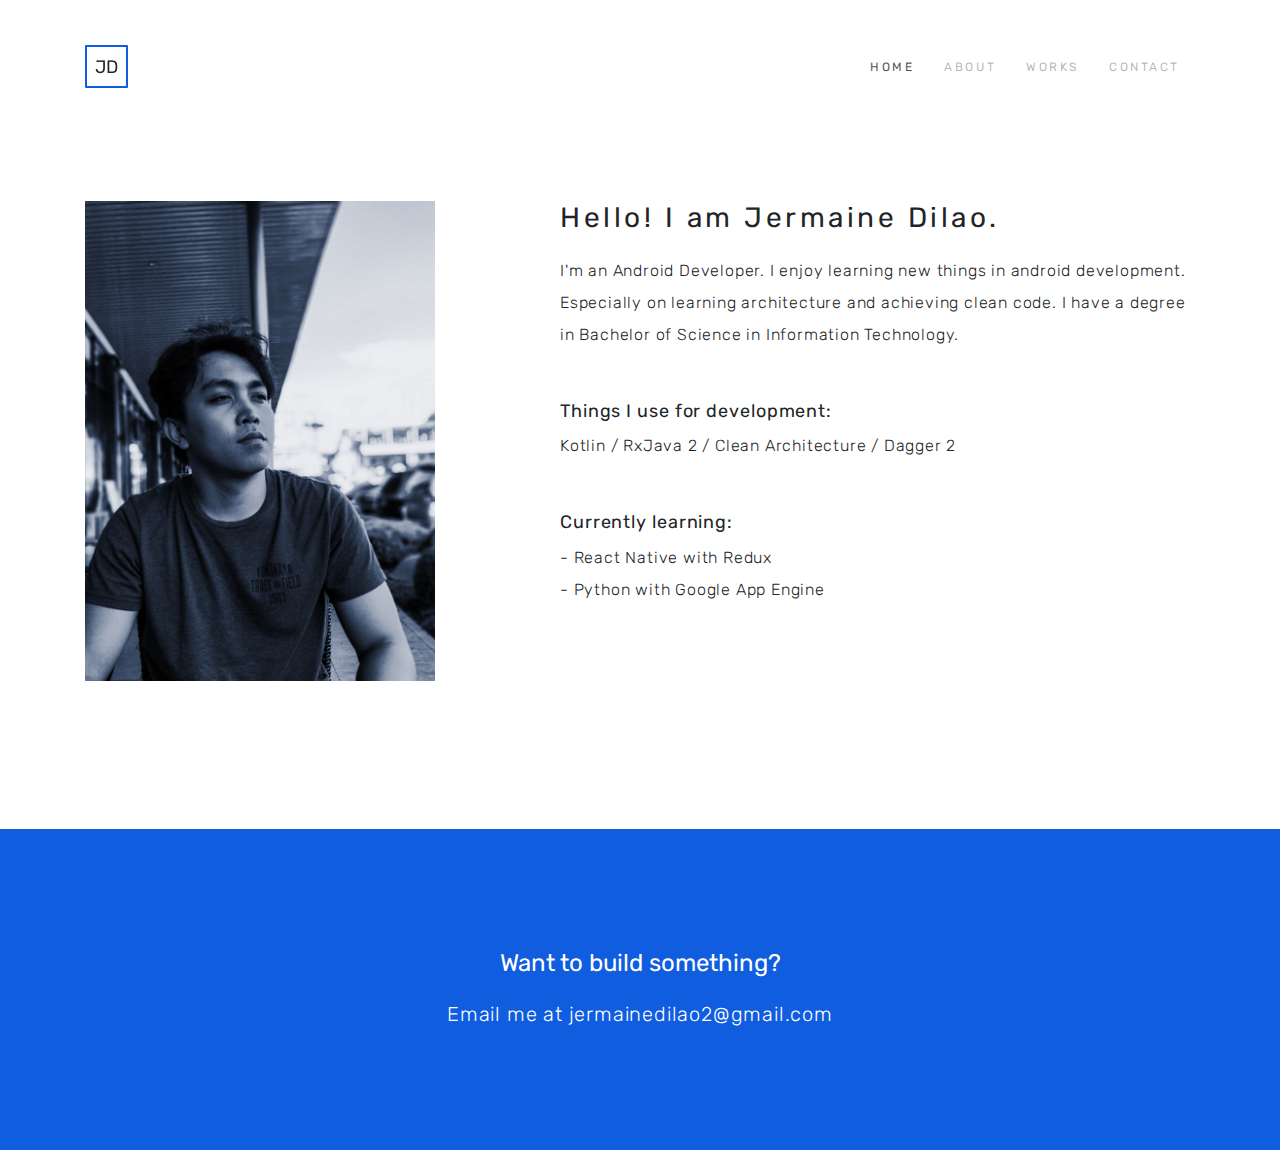
==== about.html @ 73ee5ec0 "about page and responsiveness" ====
<!doctype html>
<html class="no-js" lang="">
    <head>
        <meta charset="utf-8">
        <meta http-equiv="x-ua-compatible" content="ie=edge">
        <title>Jermaine Dilao | Android Developer</title>
        <meta name="description" content="">
        <meta name="viewport" content="width=device-width, initial-scale=1">

        <link rel="manifest" href="site.webmanifest">
        <link rel="apple-touch-icon" href="icon.png">
        <link rel="shortcut icon" href="favicon.ico">
        <!-- Place favicon.ico in the root directory -->

        <link href="https://fonts.googleapis.com/css?family=Rubik:300,400" rel="stylesheet">
        <link rel="stylesheet" href="assets/css/main.css">

        <link rel="stylesheet" href="https://use.fontawesome.com/releases/v5.0.10/css/all.css" integrity="sha384-+d0P83n9kaQMCwj8F4RJB66tzIwOKmrdb46+porD/OvrJ+37WqIM7UoBtwHO6Nlg" crossorigin="anonymous">

    </head>
    <body>
        <!--[if lte IE 9]>
            <p class="browserupgrade">You are using an <strong>outdated</strong> browser. Please <a href="https://browsehappy.com/">upgrade your browser</a> to improve your experience and security.</p>
        <![endif]-->

        <!-- Add your site or application content here -->

        <nav class="navbar sticky-top navbar-expand-lg navbar-light jd-navbar">
            <div class="container">
                <a class="navbar-brand" href="#">
                    <img src="assets/img/logo.png" width="43" height="43" alt="">
                </a>
                <button class="navbar-toggler" type="button" data-toggle="collapse" data-target="#jdNavbar" aria-controls="jdNavbar" aria-expanded="false" aria-label="Toggle navigation">
                    <span class="navbar-toggler-icon"></span>
                </button>
            
                <div class="collapse navbar-collapse" id="jdNavbar">
                    <ul class="navbar-nav ml-auto">
                        <li class="nav-item active">
                            <a class="nav-link" href="#">Home <span class="sr-only">(current)</span></a>
                        </li>
                        <li class="nav-item">
                            <a class="nav-link" href="/about.html">About</a>
                        </li>
                        <li class="nav-item">
                            <a class="nav-link" href="#works">Works</a>
                        </li>
                        <li class="nav-item">
                            <a class="nav-link" href="#contact">Contact</a>
                        </li>
                    </ul>
                </div>
            </div>
        </nav>

        <section class="about-section" id="about">
          <div class="container">
            <div class="row d-flex justify-content-between">
              <div class="col-12 col-sm-4">
                <img src="assets/img/about-photo.jpg" alt="" class="img-fluid pb-5">
              </div>
              <div class="col-12 col-sm-7">
                <h4>Hello! I am Jermaine Dilao.</h4>
                <p>I'm an Android Developer. I enjoy learning new things in android development. Especially on learning architecture and achieving clean code. I have a degree in Bachelor of Science in Information Technology.</p>

                <h5>Things I use for development:</h5>
                <p>Kotlin / RxJava 2 / Clean Architecture / Dagger 2</p>

                <h5>Currently learning:</h5>
                <p>
                  - React Native with Redux <br/>
                  - Python with Google App Engine
                </p>

              </div>
            </div>
          </div>
        </section>

        <section class="jd-footer" id="contact">
            <div class="container">
                <div class="row">
                    <div class="col">
                        <h5>Want to build something?</h5>
                        <p>Email me at jermainedilao2@gmail.com</p>
                    </div>
                </div>
            </div>
            
        </section>

        <script src="assets/js/vendor/modernizr-3.5.0.min.js"></script>
        <script src="https://code.jquery.com/jquery-3.2.1.min.js" integrity="sha256-hwg4gsxgFZhOsEEamdOYGBf13FyQuiTwlAQgxVSNgt4=" crossorigin="anonymous"></script>
        <script>window.jQuery || document.write('<script src="js/vendor/jquery-3.2.1.min.js"><\/script>')</script>
        <script src="assets/js/vendor/bootstrap.min.js"></script>
        <script src="assets/js/plugins.js"></script>
        <script src="assets/js/main.js"></script>

    </body>
</html>
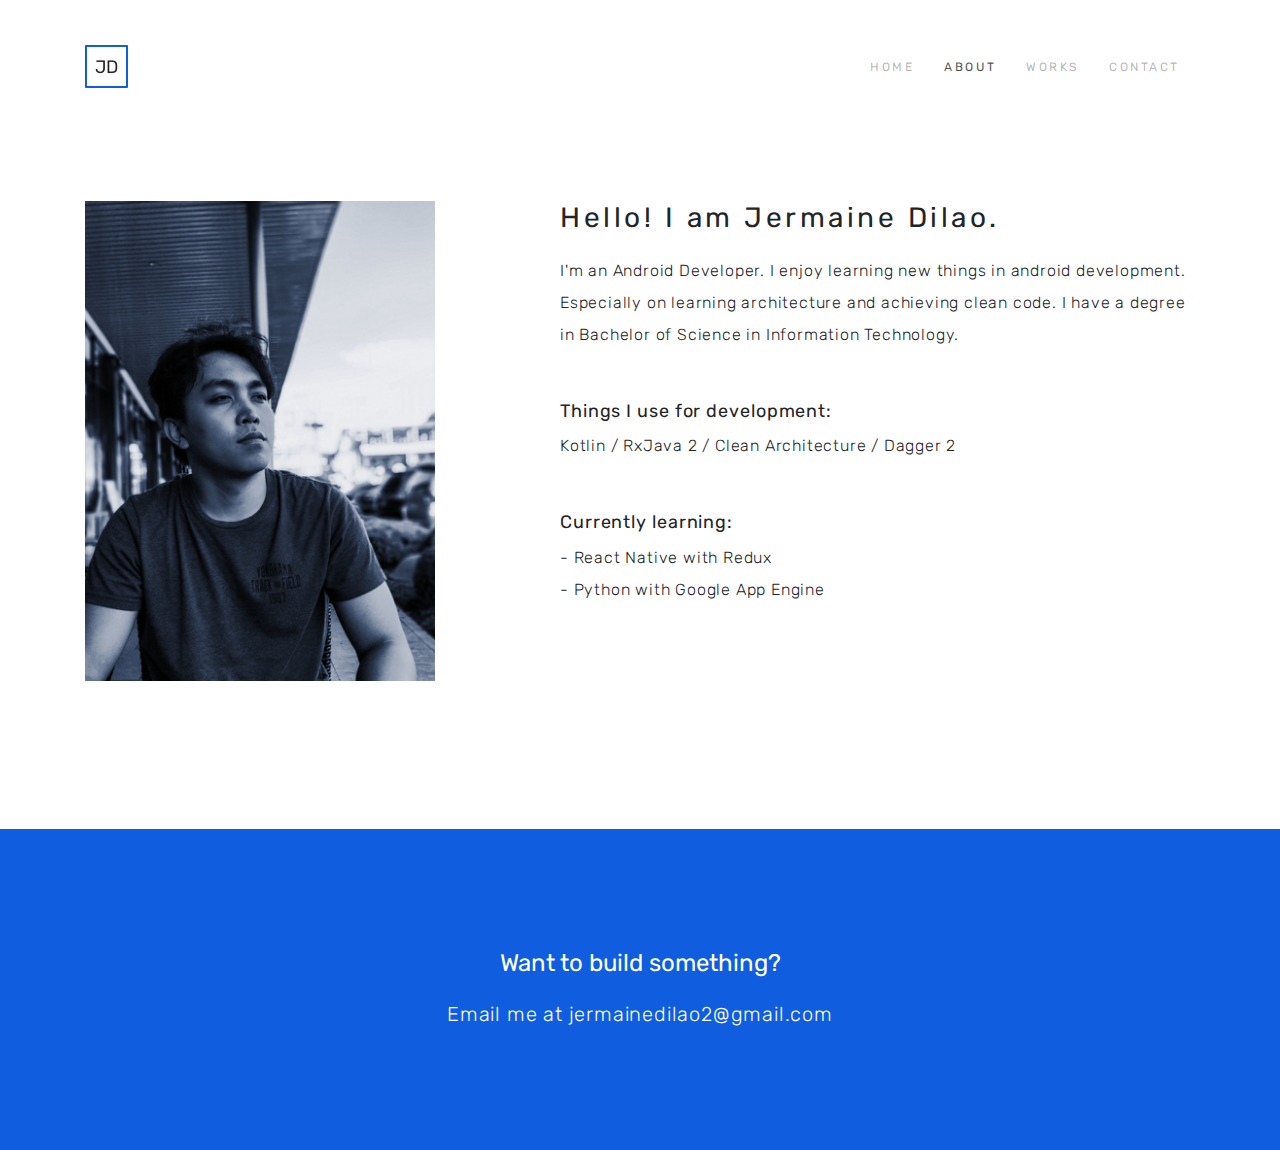
==== commit bbeec27e: "fixed nav in about page" ====
--- a/about.html
+++ b/about.html
@@ -27,7 +27,7 @@
 
         <nav class="navbar sticky-top navbar-expand-lg navbar-light jd-navbar">
             <div class="container">
-                <a class="navbar-brand" href="#">
+                <a class="navbar-brand" href="/">
                     <img src="assets/img/logo.png" width="43" height="43" alt="">
                 </a>
                 <button class="navbar-toggler" type="button" data-toggle="collapse" data-target="#jdNavbar" aria-controls="jdNavbar" aria-expanded="false" aria-label="Toggle navigation">
@@ -36,14 +36,14 @@
             
                 <div class="collapse navbar-collapse" id="jdNavbar">
                     <ul class="navbar-nav ml-auto">
+                        <li class="nav-item">
+                            <a class="nav-link" href="/">Home <span class="sr-only">(current)</span></a>
+                        </li>
                         <li class="nav-item active">
-                            <a class="nav-link" href="#">Home <span class="sr-only">(current)</span></a>
-                        </li>
-                        <li class="nav-item">
                             <a class="nav-link" href="/about.html">About</a>
                         </li>
                         <li class="nav-item">
-                            <a class="nav-link" href="#works">Works</a>
+                            <a class="nav-link" onclick="window.location = '/#works';">Works</a>
                         </li>
                         <li class="nav-item">
                             <a class="nav-link" href="#contact">Contact</a>
